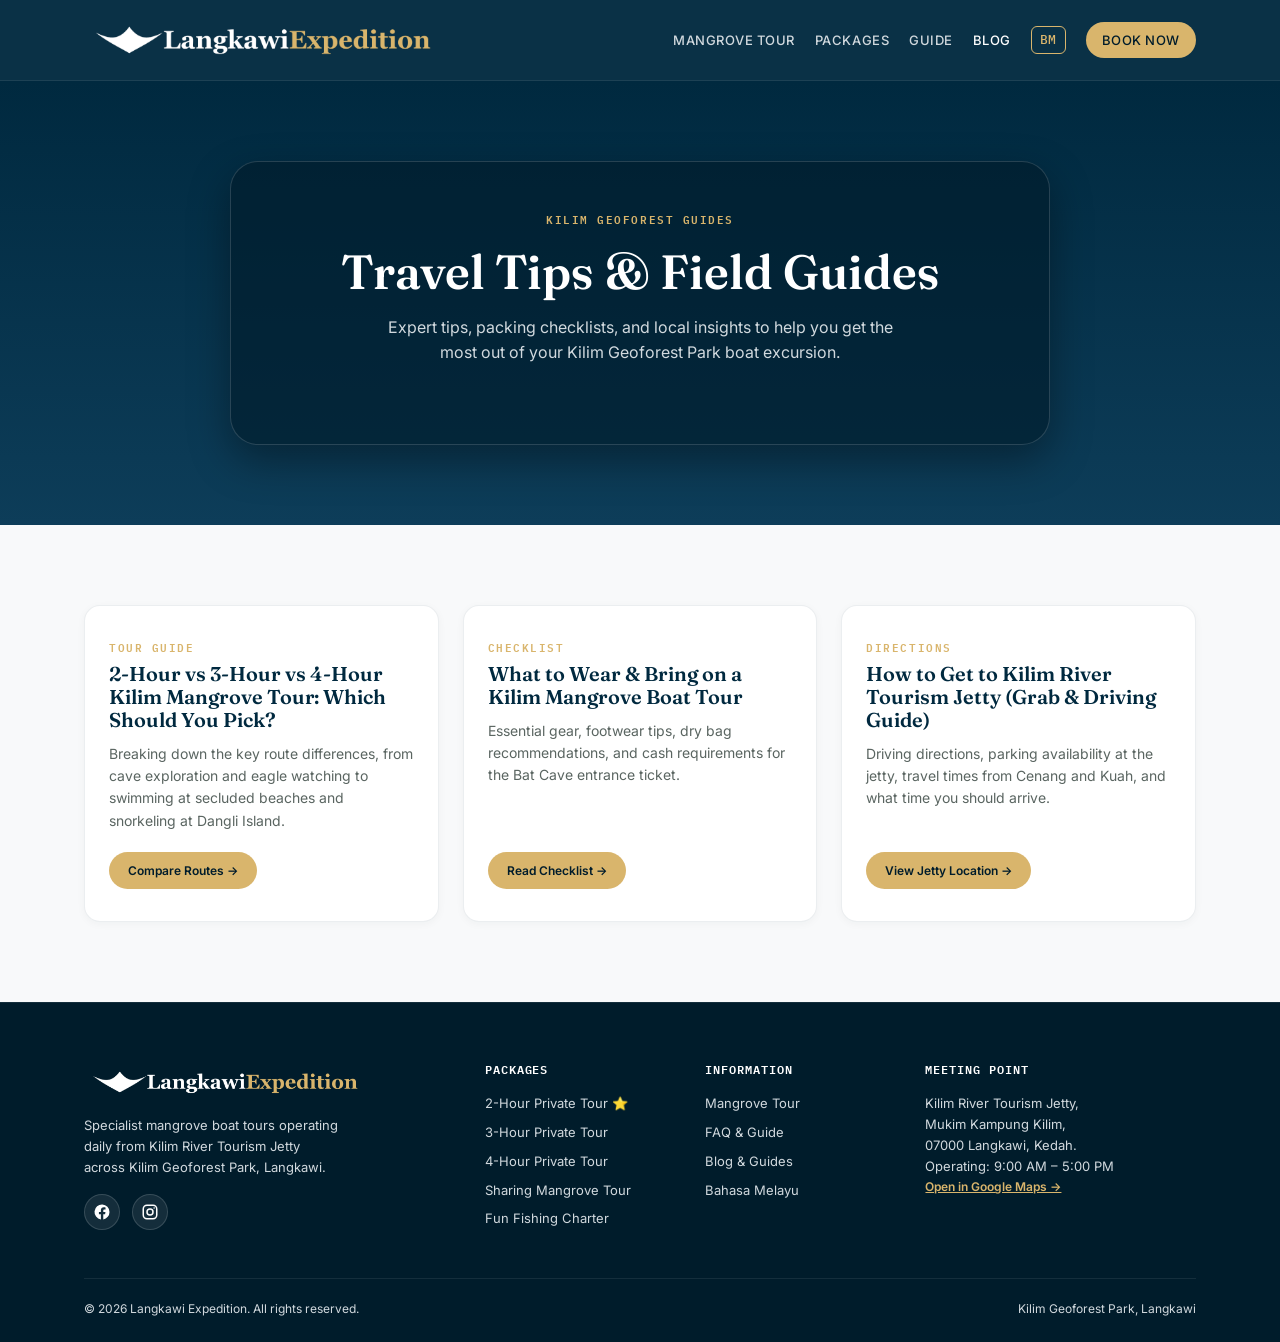
==== blog.html @ b832c6d9 "Fix base path for blog page" ====
<!DOCTYPE html>
<html lang="en">
<head>
  <base href="/">
  <meta charset="UTF-8">
  <meta name="viewport" content="width=device-width, initial-scale=1.0">

  <link rel="icon" type="image/png" href="/favicon.png?v=2">
  <link rel="shortcut icon" href="/favicon.png?v=2">
  <link rel="apple-touch-icon" href="/favicon.png?v=2">

  <title>Langkawi Travel Blog & Tour Guides | Langkawi Expedition</title>
  <meta name="description" content="Helpful travel guides, tips, and itineraries for visiting Kilim Geoforest Park and Langkawi mangrove boat tours.">
<link rel="canonical" href="https://www.langkawiexpedition.com/blog.html">

  <!-- Alternate Language Tags -->
  <link rel="alternate" hreflang="en" href="https://www.langkawiexpedition.com/blog.html">
  <link rel="alternate" hreflang="x-default" href="https://www.langkawiexpedition.com/blog.html">

  <meta property="og:type" content="website">
  <meta property="og:site_name" content="Langkawi Expedition">
  <meta property="og:title" content="Langkawi Travel Blog & Tour Guides">
  <meta property="og:description" content="Expert insights on Kilim Geoforest Park tours, wildlife, caves, and planning tips.">
  <meta property="og:url" content="https://www.langkawiexpedition.com/blog.html">

  <link rel="preconnect" href="https://fonts.googleapis.com">
  <link rel="preconnect" href="https://fonts.gstatic.com" crossorigin>
  <link href="https://fonts.googleapis.com/css2?family=Fraunces:ital,opsz,wght@0,9..144,600;1,9..144,600&family=IBM+Plex+Mono:wght@400;500;600&family=Inter:wght@400;500;600;700&display=swap" rel="stylesheet">
  <link rel="stylesheet" href="style.css">
</head>
<body id="top">

  <!-- Desktop Header -->
  <header class="site-header">
    <div class="wrap">
      <a href="/" class="logo-link">
        <img src="logo.png" alt="Langkawi Expedition Logo" class="site-logo" width="220" height="50">
      </a>
      
      <nav class="nav-links" aria-label="Main Navigation">
        <a href="/#mangrove-tour">MANGROVE TOUR</a>
        <a href="/#packages">PACKAGES</a>
        <a href="/#guide">GUIDE</a>
        <a href="blog.html" class="active">BLOG</a>
        <a href="bm.html" class="lang-switch">BM</a>
        <a href="#" class="nav-cta-btn wa-link" data-package="Direct Navigation Booking">BOOK NOW</a>
      </nav>

      <button class="nav-toggle" aria-label="Toggle navigation">☰</button>
    </div>
  </header>

  <main>
    <!-- HERO -->
    <section class="hero">
      <div class="wrap">
        <span class="eyebrow">Kilim Geoforest Guides</span>
        <h1>Travel Tips &amp; Field Guides</h1>
        <p>Expert tips, packing checklists, and local insights to help you get the most out of your Kilim Geoforest Park boat excursion.</p>
      </div>
    </section>

    <!-- BLOG POSTS GRID -->
    <section>
      <div class="wrap">
        <div class="why-grid" style="grid-template-columns: repeat(auto-fill, minmax(320px, 1fr));">
          
          <!-- Article Card 1 -->
          <article class="why-card" style="display: flex; flex-direction: column; justify-content: space-between;">
            <div>
              <span class="eyebrow" style="margin-bottom: 6px;">Tour Guide</span>
              <h2 style="font-size: 20px; margin-bottom: 12px; font-family: var(--font-display);">2-Hour vs 3-Hour vs 4-Hour Kilim Mangrove Tour: Which Should You Pick?</h2>
              <p style="font-size: 14px; color: var(--text-muted); line-height: 1.6; margin-bottom: 20px;">
                Breaking down the key route differences, from cave exploration and eagle watching to swimming at secluded beaches and snorkeling at Dangli Island.
              </p>
            </div>
            <a href="/#packages" class="btn btn-primary" style="align-self: flex-start; font-size: 12px; padding: 8px 18px;">Compare Routes →</a>
          </article>

          <!-- Article Card 2 -->
          <article class="why-card" style="display: flex; flex-direction: column; justify-content: space-between;">
            <div>
              <span class="eyebrow" style="margin-bottom: 6px;">Checklist</span>
              <h2 style="font-size: 20px; margin-bottom: 12px; font-family: var(--font-display);">What to Wear &amp; Bring on a Kilim Mangrove Boat Tour</h2>
              <p style="font-size: 14px; color: var(--text-muted); line-height: 1.6; margin-bottom: 20px;">
                Essential gear, footwear tips, dry bag recommendations, and cash requirements for the Bat Cave entrance ticket.
              </p>
            </div>
            <a href="/#guide" class="btn btn-primary" style="align-self: flex-start; font-size: 12px; padding: 8px 18px;">Read Checklist →</a>
          </article>

          <!-- Article Card 3 -->
          <article class="why-card" style="display: flex; flex-direction: column; justify-content: space-between;">
            <div>
              <span class="eyebrow" style="margin-bottom: 6px;">Directions</span>
              <h2 style="font-size: 20px; margin-bottom: 12px; font-family: var(--font-display);">How to Get to Kilim River Tourism Jetty (Grab &amp; Driving Guide)</h2>
              <p style="font-size: 14px; color: var(--text-muted); line-height: 1.6; margin-bottom: 20px;">
                Driving directions, parking availability at the jetty, travel times from Cenang and Kuah, and what time you should arrive.
              </p>
            </div>
            <a href="https://share.google/NGqfxPL3RGUM4oOZS" target="_blank" rel="noopener noreferrer" class="btn btn-primary" style="align-self: flex-start; font-size: 12px; padding: 8px 18px;">View Jetty Location →</a>
          </article>

        </div>
      </div>
    </section>
  </main>

  <!-- Sticky Mobile CTA -->
  <div class="mobile-sticky-bar">
    <a href="#" class="btn btn-whatsapp wa-link" data-package="Blog Sticky Bar Quick Booking" style="width: 100%;">
      CHECK AVAILABILITY ON WHATSAPP
    </a>
  </div>

  <!-- FOOTER -->
  <footer>
    <div class="wrap">
      <div class="footer-grid">
        <div class="footer-col">
          <img src="logo.png" alt="Langkawi Expedition" class="footer-logo" width="180" height="40" style="margin-bottom: 14px;">
          <p style="font-size: 13px; color: var(--text-inverse-muted); max-width: 32ch; line-height: 1.6; margin-bottom: 16px;">
            Specialist mangrove boat tours operating daily from Kilim River Tourism Jetty across Kilim Geoforest Park, Langkawi.
          </p>
          <div class="social-links">
            <a href="https://www.facebook.com/profile.php?id=61580825632310" target="_blank" rel="noopener noreferrer" aria-label="Facebook" class="social-icon">
              <svg width="18" height="18" viewBox="0 0 24 24" fill="currentColor"><path d="M22 12a10 10 0 1 0-11.5 9.9v-7H7.9V12h2.6V9.8c0-2.6 1.5-4 3.9-4 1.1 0 2.3.2 2.3.2v2.5h-1.3c-1.3 0-1.7.8-1.7 1.6V12h2.9l-.5 2.9h-2.4v7A10 10 0 0 0 22 12z"/></svg>
            </a>
            <a href="https://www.instagram.com/langkawiexpedition/?hl=en" target="_blank" rel="noopener noreferrer" aria-label="Instagram" class="social-icon">
              <svg width="18" height="18" viewBox="0 0 24 24" fill="none" stroke="currentColor" stroke-width="2"><rect x="3" y="3" width="18" height="18" rx="5"/><circle cx="12" cy="12" r="4"/><circle cx="17.5" cy="6.5" r="1" fill="currentColor" stroke="none"/></svg>
            </a>
          </div>
        </div>
        
        <div class="footer-col">
          <h4>Packages</h4>
          <ul>
            <li><a href="/#packages">2-Hour Private Tour ⭐</a></li>
            <li><a href="/#packages">3-Hour Private Tour</a></li>
            <li><a href="/#packages">4-Hour Private Tour</a></li>
            <li><a href="/#packages">Sharing Mangrove Tour</a></li>
            <li><a href="/#packages">Fun Fishing Charter</a></li>
          </ul>
        </div>

        <div class="footer-col">
          <h4>Information</h4>
          <ul>
            <li><a href="/#mangrove-tour">Mangrove Tour</a></li>
            <li><a href="/#guide">FAQ &amp; Guide</a></li>
            <li><a href="blog.html">Blog &amp; Guides</a></li>
            <li><a href="bm.html">Bahasa Melayu</a></li>
          </ul>
        </div>

        <div class="footer-col">
          <h4>Meeting Point</h4>
          <p style="font-size: 13px; color: var(--text-inverse-muted); line-height: 1.6;">
            Kilim River Tourism Jetty,<br>
            Mukim Kampung Kilim,<br>
            07000 Langkawi, Kedah.<br>
            Operating: 9:00 AM – 5:00 PM
          </p>
          <a href="https://share.google/NGqfxPL3RGUM4oOZS" target="_blank" rel="noopener noreferrer" style="color: var(--accent-gold); font-size: 12px; font-weight: 600; text-decoration: underline;">
            Open in Google Maps →
          </a>
        </div>
      </div>

      <div class="footer-bottom">
        <span>&copy; <span id="year">2026</span> Langkawi Expedition. All rights reserved.</span>
        <span>Kilim Geoforest Park, Langkawi</span>
      </div>
    </div>
  </footer>

  <script>
    const WHATSAPP_NUMBER = "60199739836";
  </script>
  <script src="script.js"></script>
</body>
</html>
---- style.css ----
/* ==========================================================================
   LANGKAWI EXPEDITION — V2 DESIGN SYSTEM
   Palette: Corporate #00293F | Warm Gold #d9b56c | WhatsApp #25D366
   ========================================================================== */

:root {
  --brand-navy: #00293F;
  --brand-navy-dark: #001c2b;
  --brand-navy-light: #0d3d59;
  
  --accent-gold: #d9b56c;
  --accent-gold-hover: #c49f55;
  --action-emerald: #25D366;
  --action-emerald-hover: #1eb857;

  --bg-base: #F8F9FA;
  --bg-surface: #FFFFFF;
  --bg-subtle: #F1F4F6;
  
  --text-main: #1A2421;
  --text-muted: #5A6561;
  --text-inverse: #FFFFFF;
  --text-inverse-muted: #D1D9DE;
  
  --border-light: rgba(0, 41, 63, 0.08);
  --border-medium: rgba(0, 41, 63, 0.15);

  --font-display: "Fraunces", Georgia, serif;
  --font-body: "Inter", -apple-system, BlinkMacSystemFont, "Segoe UI", Roboto, sans-serif;
  --font-mono: "IBM Plex Mono", Menlo, Consolas, monospace;

  --radius-sm: 6px;
  --radius-md: 10px;
  --radius-lg: 16px;
  --radius-full: 9999px;

  --shadow-sm: 0 2px 8px rgba(0, 41, 63, 0.04);
  --shadow-md: 0 8px 24px rgba(0, 41, 63, 0.08);
  --shadow-lg: 0 16px 36px rgba(0, 41, 63, 0.12);

  --max-w: 1160px;
}

/* Reset & Scaffolding */
*, *::before, *::after {
  box-sizing: border-box;
  margin: 0;
  padding: 0;
}

html {
  scroll-behavior: smooth;
}

body {
  font-family: var(--font-body);
  color: var(--text-main);
  background-color: var(--bg-base);
  line-height: 1.6;
  -webkit-font-smoothing: antialiased;
}

img {
  max-width: 100%;
  height: auto;
  display: block;
}

a {
  color: inherit;
  text-decoration: none;
}

.wrap {
  width: 100%;
  max-width: var(--max-w);
  margin: 0 auto;
  padding: 0 24px;
}

/* Typography Utility */
h1, h2, h3, h4 {
  font-family: var(--font-display);
  font-weight: 600;
  line-height: 1.15;
  color: var(--brand-navy);
}

.eyebrow {
  font-family: var(--font-mono);
  font-size: 11px;
  letter-spacing: 0.14em;
  text-transform: uppercase;
  color: var(--accent-gold);
  font-weight: 600;
  display: block;
  margin-bottom: 12px;
}

.section-head {
  margin-bottom: 40px;
}

.section-title {
  font-size: clamp(28px, 3.8vw, 42px);
  color: var(--brand-navy);
  margin-bottom: 12px;
}

.section-lede {
  font-size: 16px;
  color: var(--text-muted);
  max-width: 58ch;
}

/* Buttons */
.btn {
  display: inline-flex;
  align-items: center;
  justify-content: center;
  gap: 8px;
  font-family: var(--font-body);
  font-weight: 600;
  font-size: 14px;
  padding: 12px 24px;
  border-radius: var(--radius-full);
  transition: all 0.2s ease;
  cursor: pointer;
  border: 1px solid transparent;
}

.btn-primary {
  background-color: var(--accent-gold);
  color: var(--brand-navy-dark);
}

.btn-primary:hover {
  background-color: var(--accent-gold-hover);
  transform: translateY(-1px);
}

.btn-whatsapp {
  background-color: var(--action-emerald);
  color: #032d14;
}

.btn-whatsapp:hover {
  background-color: var(--action-emerald-hover);
  transform: translateY(-1px);
}

.btn-outline {
  background-color: transparent;
  border-color: rgba(255, 255, 255, 0.4);
  color: var(--text-inverse);
}

.btn-outline:hover {
  border-color: var(--text-inverse);
  background-color: rgba(255, 255, 255, 0.05);
}

/* Header */
.site-header {
  position: sticky;
  top: 0;
  z-index: 100;
  background: rgba(0, 41, 63, 0.96);
  backdrop-filter: blur(8px);
  border-bottom: 1px solid rgba(255, 255, 255, 0.08);
}

.site-header .wrap {
  display: flex;
  align-items: center;
  justify-content: space-between;
  height: 80px;
}

.brand-logo {
  font-family: var(--font-display);
  font-size: 20px;
  font-weight: 600;
  color: var(--text-inverse);
  letter-spacing: 0.02em;
}

.brand-logo span {
  color: var(--accent-gold);
}

.nav-links {
  display: flex;
  align-items: center;
  gap: 20px;
}

.nav-links a {
  font-size: 13px;
  font-weight: 500;
  letter-spacing: 0.04em;
  color: var(--text-inverse-muted);
  transition: color 0.15s;
  white-space: nowrap;
}

.nav-links a:hover,
.nav-links a.active {
  color: var(--text-inverse);
}

.nav-cta-btn {
  background-color: var(--accent-gold);
  color: var(--brand-navy-dark) !important;
  font-size: 12px;
  font-weight: 700;
  letter-spacing: 0.06em;
  padding: 8px 16px;
  border-radius: var(--radius-full);
  white-space: nowrap;
}

.nav-cta-btn:hover {
  background-color: var(--accent-gold-hover);
}

.nav-toggle {
  display: none;
  background: none;
  border: none;
  color: var(--text-inverse);
  font-size: 24px;
}

/* Hero Container */
.hero {
  background: linear-gradient(180deg, var(--brand-navy) 0%, var(--brand-navy-light) 100%);
  color: var(--text-inverse);
  padding: 80px 20px;
  display: flex;
  justify-content: center;
  align-items: center;
}

/* Curved Box Mengelilingi Kandungan */
.hero .wrap {
  width: 100%;
  max-width: 820px;
  margin: 0 auto;
  padding: 48px 36px;
  
  /* Bentuk Box Melengkung & Kesan Kedalaman */
  background: rgba(0, 28, 43, 0.65);
  border: 1px solid rgba(255, 255, 255, 0.15);
  border-radius: 28px;
  box-shadow: 0 16px 40px rgba(0, 0, 0, 0.35);

  /* Center dan Vertikal */
  display: flex;
  flex-direction: column;
  align-items: center;
  text-align: center;
}

.hero .eyebrow {
  margin-bottom: 16px;
}

.hero h1 {
  font-size: clamp(30px, 4.5vw, 48px);
  color: var(--text-inverse);
  max-width: 22ch;
  margin: 0 auto 16px;
}

.hero p {
  font-size: 16px;
  color: var(--text-inverse-muted);
  max-width: 52ch;
  margin: 0 auto 30px;
}

.hero-actions {
  display: flex;
  gap: 14px;
  justify-content: center;
  flex-wrap: wrap;
  width: 100%;
}

/* Stats Horizontal di Bawah */
.hero-stats {
  margin: 36px auto 0;
  display: flex;
  flex-direction: row;
  justify-content: space-around;
  align-items: center;
  gap: 20px;
  border-top: 1px solid rgba(255, 255, 255, 0.12);
  padding-top: 24px;
  width: 100%;
  max-width: 560px;
}

.hero-stats div {
  display: flex;
  flex-direction: column;
  align-items: center;
  text-align: center;
}

.hero-stats strong {
  display: block;
  font-family: var(--font-mono);
  font-size: 24px;
  color: var(--accent-gold);
}

.hero-stats span {
  font-size: 12px;
  color: var(--text-inverse-muted);
}

/* Penyesuaian Skrin Mobile */
@media (max-width: 640px) {
  .hero {
    padding: 40px 14px;
  }

  .hero .wrap {
    padding: 32px 18px;
    border-radius: 20px;
  }

  .hero-stats {
    gap: 12px;
  }

  .hero-stats strong {
    font-size: 18px;
  }

  .hero-stats span {
    font-size: 11px;
  }
}

/* Sections General */
section {
  padding: 80px 0;
}

/* Value Props */
.why-grid {
  display: grid;
  grid-template-columns: repeat(3, 1fr);
  gap: 24px;
}

.why-card {
  background: var(--bg-surface);
  border: 1px solid var(--border-light);
  border-radius: var(--radius-lg);
  padding: 32px 24px;
  box-shadow: var(--shadow-sm);
}

.why-card h3 {
  font-size: 18px;
  margin-bottom: 10px;
}

.why-card p {
  font-size: 14px;
  color: var(--text-muted);
}

/* Category Tab Headers */
.category-anchor-head {
  display: flex;
  align-items: center;
  justify-content: space-between;
  margin-top: 48px;
  margin-bottom: 20px;
  padding-bottom: 10px;
  border-bottom: 2px solid var(--brand-navy);
}

.category-anchor-head h2 {
  font-size: 20px;
  letter-spacing: 0.04em;
}

/* Horizontal Package Cards */
.package-list {
  display: flex;
  flex-direction: column;
  gap: 20px;
}

.pkg-card {
  background: var(--bg-surface);
  border: 1px solid var(--border-light);
  border-radius: var(--radius-lg);
  box-shadow: var(--shadow-sm);
  display: grid;
  grid-template-columns: 1.1fr 1.3fr 0.8fr;
  position: relative;
  overflow: hidden;
  transition: box-shadow 0.2s;
}

.pkg-card:hover {
  box-shadow: var(--shadow-md);
}

.pkg-card::before {
  content: "";
  position: absolute;
  left: 0;
  top: 0;
  bottom: 0;
  width: 5px;
  background-color: var(--brand-navy);
}

.pkg-card.is-popular {
  border: 2px solid var(--accent-gold);
}

.pkg-card.is-popular::before {
  background-color: var(--accent-gold);
}

.popular-badge {
  position: absolute;
  top: 14px;
  right: 14px;
  background-color: var(--accent-gold);
  color: var(--brand-navy-dark);
  font-family: var(--font-mono);
  font-size: 11px;
  font-weight: 700;
  padding: 4px 10px;
  border-radius: var(--radius-full);
}

.pkg-main {
  padding: 28px;
  display: flex;
  flex-direction: column;
}

.pkg-main h3 {
  font-size: 22px;
  margin-bottom: 8px;
}

.pkg-main p {
  font-size: 14px;
  color: var(--text-muted);
  margin-bottom: 16px;
}

.pkg-specs {
  font-family: var(--font-mono);
  font-size: 12px;
  color: var(--brand-navy);
  margin-top: auto;
  background: var(--bg-subtle);
  padding: 8px 12px;
  border-radius: var(--radius-sm);
}

.pkg-details {
  padding: 28px 24px;
  background: #FCFDFE;
  border-left: 1px solid var(--border-light);
  border-right: 1px solid var(--border-light);
  font-size: 13px;
}

.price-matrix {
  margin-bottom: 16px;
}

.price-row {
  display: flex;
  justify-content: space-between;
  padding: 5px 0;
  border-bottom: 1px dashed var(--border-medium);
  font-family: var(--font-mono);
}

.price-row strong {
  color: var(--brand-navy);
}

.detail-block {
  margin-bottom: 8px;
  line-height: 1.5;
}

.detail-block strong {
  color: var(--brand-navy);
}

.pkg-action {
  padding: 28px;
  display: flex;
  flex-direction: column;
  align-items: flex-end;
  justify-content: center;
  text-align: right;
  background: var(--bg-surface);
}

.price-display {
  margin-bottom: 18px;
}

.price-display span {
  font-size: 12px;
  color: var(--text-muted);
  display: block;
}

.price-display strong {
  font-family: var(--font-mono);
  font-size: 30px;
  color: var(--brand-navy);
  line-height: 1;
}

.pkg-action .btn {
  width: 100%;
}

/* Route Itinerary Nodes */
.route-trail {
  display: flex;
  flex-wrap: wrap;
  align-items: center;
  gap: 6px;
  margin-top: 6px;
  font-size: 12px;
}

.route-stop {
  background: var(--bg-subtle);
  padding: 3px 8px;
  border-radius: var(--radius-sm);
  color: var(--brand-navy);
  font-weight: 500;
}

.route-arrow {
  color: var(--accent-gold);
  font-weight: 700;
}

/* Comparison Table */
.comparison-wrapper {
  background: var(--bg-surface);
  border: 1px solid var(--border-light);
  border-radius: var(--radius-lg);
  overflow-x: auto;
  box-shadow: var(--shadow-sm);
}

.comp-table {
  width: 100%;
  border-collapse: collapse;
  text-align: left;
  font-size: 14px;
}

.comp-table th, .comp-table td {
  padding: 16px 20px;
  border-bottom: 1px solid var(--border-light);
}

.comp-table th {
  background-color: var(--brand-navy);
  color: var(--text-inverse);
  font-family: var(--font-mono);
  font-size: 12px;
  font-weight: 600;
  letter-spacing: 0.05em;
  text-transform: uppercase;
}

.comp-table tr:hover td {
  background-color: var(--bg-subtle);
}

/* Lunch Add-On Section */
.lunch-grid {
  display: grid;
  grid-template-columns: 1fr 1fr;
  gap: 28px;
  align-items: stretch;
}

.lunch-card {
  background: var(--bg-surface);
  border: 1px solid var(--border-medium);
  border-radius: var(--radius-lg);
  padding: 32px 28px;
  display: flex;
  flex-direction: column;
  position: relative;
  box-shadow: var(--shadow-sm);
  transition: transform 0.2s ease, box-shadow 0.2s ease;
}

.lunch-card:hover {
  transform: translateY(-3px);
  box-shadow: var(--shadow-md);
}

/* Menonjolkan Set B Seafood */
.lunch-card.is-premium {
  border: 2px solid var(--accent-gold);
  background: linear-gradient(180deg, #FFFFFF 0%, #FAF7F0 100%);
}

.lunch-card.is-premium::before {
  content: "⭐ RECOMMENDED";
  position: absolute;
  top: -12px;
  left: 24px;
  background: var(--accent-gold);
  color: var(--brand-navy-dark);
  font-family: var(--font-mono);
  font-size: 10px;
  font-weight: 700;
  letter-spacing: 0.08em;
  padding: 4px 12px;
  border-radius: var(--radius-full);
}

.lunch-head {
  display: flex;
  justify-content: space-between;
  align-items: center;
  padding-bottom: 18px;
  border-bottom: 1px solid var(--border-light);
  margin-bottom: 20px;
}

.lunch-head strong {
  font-family: var(--font-display);
  font-size: 18px;
  font-weight: 700;
  color: var(--brand-navy);
  letter-spacing: 0.02em;
}

.lunch-price-tag {
  background: var(--bg-subtle);
  color: var(--brand-navy);
  font-family: var(--font-mono);
  font-weight: 700;
  font-size: 13px;
  padding: 6px 12px;
  border-radius: var(--radius-full);
  border: 1px solid var(--border-medium);
}

.lunch-card.is-premium .lunch-price-tag {
  background: var(--brand-navy);
  color: var(--accent-gold);
  border-color: transparent;
}

.lunch-items {
  list-style: none;
  display: grid;
  grid-template-columns: 1fr 1fr;
  gap: 12px 16px;
  font-size: 14px;
  color: var(--text-main);
}

.lunch-items li {
  display: flex;
  align-items: center;
  gap: 8px;
  line-height: 1.4;
}

.lunch-items li::before {
  content: "✓";
  display: inline-flex;
  align-items: center;
  justify-content: center;
  width: 18px;
  height: 18px;
  border-radius: 50%;
  background: rgba(217, 181, 108, 0.2);
  color: var(--accent-gold-hover);
  font-size: 11px;
  font-weight: 800;
  flex-shrink: 0;
}

.lunch-card.is-premium .lunch-items li::before {
  background: rgba(0, 41, 63, 0.1);
  color: var(--brand-navy);
}

@media (max-width: 640px) {
  .lunch-items {
    grid-template-columns: 1fr;
  }
}

/* FAQ Accordion */
.faq-grid {
  max-width: 800px;
  display: flex;
  flex-direction: column;
  gap: 12px;
}

.faq-item {
  background: var(--bg-surface);
  border: 1px solid var(--border-light);
  border-radius: var(--radius-md);
  padding: 16px 20px;
}

.faq-item summary {
  font-weight: 600;
  color: var(--brand-navy);
  cursor: pointer;
  list-style: none;
  display: flex;
  justify-content: space-between;
  align-items: center;
}

.faq-item summary::-webkit-details-marker { display: none; }

.faq-item summary::after {
  content: "+";
  color: var(--accent-gold);
  font-size: 20px;
  font-weight: 600;
}

.faq-item[open] summary::after {
  content: "−";
}

.faq-body {
  margin-top: 12px;
  font-size: 14px;
  color: var(--text-muted);
}

/* Footer */
footer {
  background: var(--brand-navy-dark);
  color: var(--text-inverse-muted);
  padding: 60px 0 24px;
  font-size: 13px;
  border-top: 1px solid rgba(255, 255, 255, 0.08);
}

.footer-grid {
  display: grid;
  grid-template-columns: 2fr 1fr 1fr 1.5fr;
  gap: 40px;
  margin-bottom: 48px;
}

.footer-col h4 {
  color: var(--text-inverse);
  font-family: var(--font-mono);
  font-size: 12px;
  text-transform: uppercase;
  letter-spacing: 0.08em;
  margin-bottom: 16px;
}

.footer-col ul {
  list-style: none;
  display: flex;
  flex-direction: column;
  gap: 8px;
}

.footer-col a:hover {
  color: var(--text-inverse);
}

.footer-bottom {
  border-top: 1px solid rgba(255, 255, 255, 0.08);
  padding-top: 20px;
  display: flex;
  justify-content: space-between;
  font-size: 12px;
}

/* Sticky Mobile WhatsApp Bar */
.mobile-sticky-bar {
  display: none;
  position: fixed;
  bottom: 0;
  left: 0;
  right: 0;
  background: var(--bg-surface);
  border-top: 1px solid var(--border-medium);
  padding: 12px 20px;
  z-index: 999;
  box-shadow: 0 -4px 12px rgba(0, 0, 0, 0.08);
}

/* Responsive Adaptations */
@media (max-width: 960px) {
  .nav-links { display: none; }
  .nav-toggle { display: block; }
  
  .pkg-card {
    grid-template-columns: 1fr;
  }
  
  .pkg-details {
    border-left: none;
    border-right: none;
    border-top: 1px solid var(--border-light);
    border-bottom: 1px solid var(--border-light);
  }
  
  .pkg-action {
    align-items: flex-start;
    text-align: left;
  }

  .why-grid, .lunch-grid, .footer-grid {
    grid-template-columns: 1fr;
  }

  .mobile-sticky-bar {
    display: block;
  }
}

/* ==========================================================================
   Logo & Social Icons Styling
   ========================================================================== */

.logo-link {
  display: flex;
  align-items: center;
}

.site-logo {
  height: 48px;
  width: auto;
  object-fit: contain;
}

.footer-logo {
  height: 38px;
  width: auto;
  object-fit: contain;
}

.lang-switch {
  font-family: var(--font-mono);
  font-size: 11px;
  padding: 3px 8px;
  border: 1px solid var(--accent-gold);
  border-radius: var(--radius-sm);
  color: var(--accent-gold) !important;
  transition: all 0.2s;
  display: inline-flex;
  align-items: center;
}

.lang-switch:hover {
  background: var(--accent-gold);
  color: var(--brand-navy-dark) !important;
}

/* Social Icon Badges */
.social-links {
  display: flex;
  align-items: center;
  gap: 12px;
  margin-top: 8px;
}

.social-icon {
  width: 36px;
  height: 36px;
  border-radius: 50%;
  background: rgba(255, 255, 255, 0.08);
  border: 1px solid rgba(255, 255, 255, 0.15);
  color: var(--text-inverse);
  display: flex;
  align-items: center;
  justify-content: center;
  transition: all 0.2s ease;
}

.social-icon:hover {
  background: var(--accent-gold);
  border-color: var(--accent-gold);
  color: var(--brand-navy-dark);
  transform: translateY(-2px);
}

@media (max-width: 860px) {
  .site-logo {
    height: 38px;
  }
}

/* ==========================================================================
   CAROUSEL / PHOTO SLIDER
   ========================================================================== */
.gallery-slider-section {
  padding: 40px 0 60px;
  background-color: var(--bg-base);
}

.carousel-container {
  position: relative;
  max-width: 960px;
  margin: 0 auto;
  overflow: hidden;
  border-radius: 24px;
  box-shadow: var(--shadow-lg);
  background-color: #000;
}

.carousel-track {
  display: flex;
  transition: transform 0.4s ease-in-out;
  width: 100%;
}

.carousel-slide {
  min-width: 100%;
  aspect-ratio: 16 / 9;
  position: relative;
}

.carousel-slide img {
  width: 100%;
  height: 100%;
  object-fit: cover;
  display: block;
}

/* Navigasi Kiri & Kanan */
.carousel-btn {
  position: absolute;
  top: 50%;
  transform: translateY(-50%);
  background: rgba(0, 41, 63, 0.4);
  color: #fff;
  border: none;
  font-size: 32px;
  width: 44px;
  height: 44px;
  border-radius: 50%;
  cursor: pointer;
  display: flex;
  align-items: center;
  justify-content: center;
  transition: all 0.2s;
  z-index: 10;
  backdrop-filter: blur(4px);
  user-select: none;
}

.carousel-btn:hover {
  background: var(--brand-navy);
  color: var(--accent-gold);
}

.prev-btn { left: 16px; }
.next-btn { right: 16px; }

/* Titik / Dots */
.carousel-dots {
  position: absolute;
  bottom: 16px;
  left: 50%;
  transform: translateX(-50%);
  display: flex;
  gap: 8px;
  z-index: 10;
  background: rgba(0, 0, 0, 0.35);
  padding: 6px 12px;
  border-radius: var(--radius-full);
  backdrop-filter: blur(4px);
}

.dot {
  width: 8px;
  height: 8px;
  border-radius: 50%;
  background: rgba(255, 255, 255, 0.5);
  cursor: pointer;
  transition: all 0.2s ease;
}

.dot.active {
  background: var(--accent-gold);
  transform: scale(1.3);
}

@media (max-width: 768px) {
  .carousel-container {
    border-radius: 16px;
  }
  .carousel-slide {
    aspect-ratio: 4 / 3;
  }
  .carousel-btn {
    width: 36px;
    height: 36px;
    font-size: 24px;
  }
.hero-actions {
    flex-direction: column;
    align-items: center;
  }

  .hero-actions .btn {
    width: 100%;
    max-width: 320px;
  }
}
@media (max-width: 960px) {
  .nav-links.is-open {
    display: flex !important;
    flex-direction: column;
    position: absolute;
    top: 80px;
    left: 0;
    right: 0;
    background: #00293F;
    padding: 24px;
    gap: 18px;
  }
}
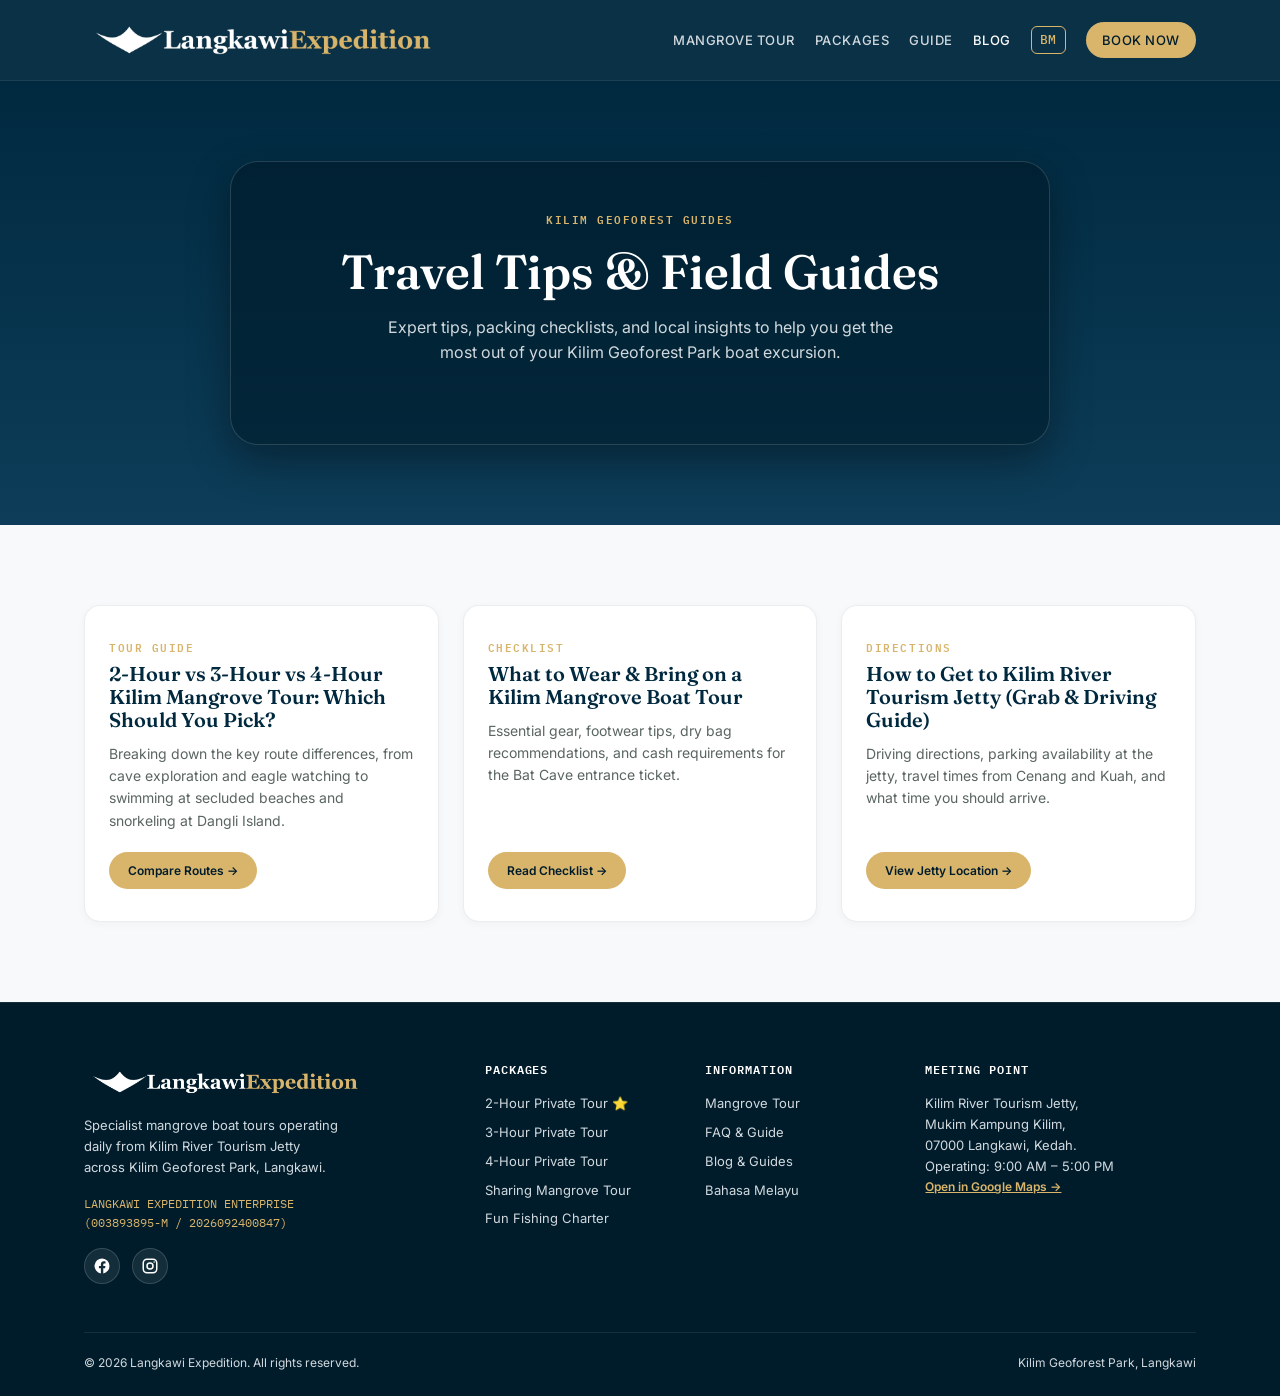
==== commit 70ceb8bf: "Update SSM business registration details in footer and schema" ====
--- a/blog.html
+++ b/blog.html
@@ -122,6 +122,10 @@
           <p style="font-size: 13px; color: var(--text-inverse-muted); max-width: 32ch; line-height: 1.6; margin-bottom: 16px;">
             Specialist mangrove boat tours operating daily from Kilim River Tourism Jetty across Kilim Geoforest Park, Langkawi.
           </p>
+<p style="font-size: 12px; color: var(--accent-gold); font-family: var(--font-mono); margin-bottom: 16px;">
+    LANGKAWI EXPEDITION ENTERPRISE<br>
+    (003893895-M / 2026092400847)
+  </p>
           <div class="social-links">
             <a href="https://www.facebook.com/profile.php?id=61580825632310" target="_blank" rel="noopener noreferrer" aria-label="Facebook" class="social-icon">
               <svg width="18" height="18" viewBox="0 0 24 24" fill="currentColor"><path d="M22 12a10 10 0 1 0-11.5 9.9v-7H7.9V12h2.6V9.8c0-2.6 1.5-4 3.9-4 1.1 0 2.3.2 2.3.2v2.5h-1.3c-1.3 0-1.7.8-1.7 1.6V12h2.9l-.5 2.9h-2.4v7A10 10 0 0 0 22 12z"/></svg>
--- a/style.css
+++ b/style.css
@@ -839,9 +839,9 @@
     text-align: left;
   }
 
-  .why-grid, .lunch-grid, .footer-grid {
-    grid-template-columns: 1fr;
-  }
+.lunch-grid, .footer-grid {
+  grid-template-columns: 1fr;
+}
 
   .mobile-sticky-bar {
     display: block;
@@ -1050,4 +1050,13 @@
     padding: 24px;
     gap: 18px;
   }
+}
+@media (max-width: 480px) {
+  .why-card {
+    padding: 20px 16px;
+  }
+  .why-grid {
+    grid-template-columns: 1fr;
+    gap: 14px;
+  }
 }
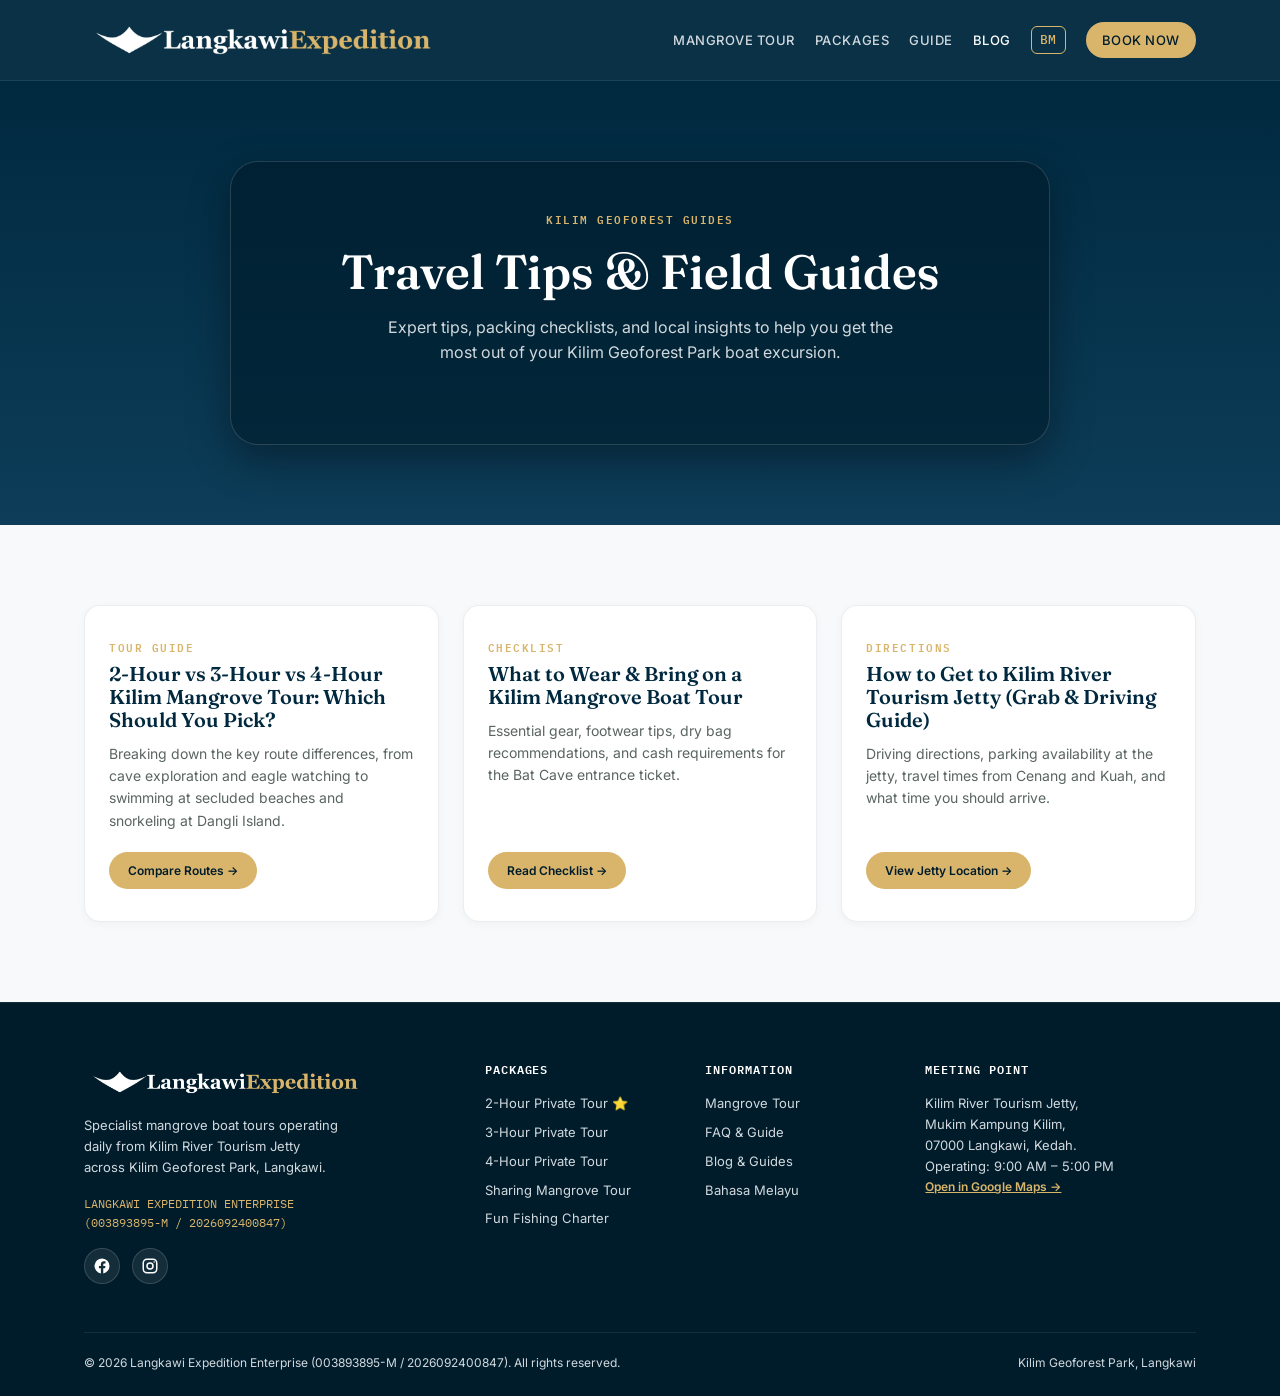
==== commit 82909739: "Fix clean URLs, sync canonical tags, and update routing logic" ====
--- a/blog.html
+++ b/blog.html
@@ -11,17 +11,17 @@
 
   <title>Langkawi Travel Blog & Tour Guides | Langkawi Expedition</title>
   <meta name="description" content="Helpful travel guides, tips, and itineraries for visiting Kilim Geoforest Park and Langkawi mangrove boat tours.">
-<link rel="canonical" href="https://www.langkawiexpedition.com/blog.html">
+<link rel="canonical" href="https://www.langkawiexpedition.com/blog">
 
   <!-- Alternate Language Tags -->
-  <link rel="alternate" hreflang="en" href="https://www.langkawiexpedition.com/blog.html">
-  <link rel="alternate" hreflang="x-default" href="https://www.langkawiexpedition.com/blog.html">
+  <link rel="alternate" hreflang="en" href="https://www.langkawiexpedition.com/blog">
+  <link rel="alternate" hreflang="x-default" href="https://www.langkawiexpedition.com/blog">
 
   <meta property="og:type" content="website">
   <meta property="og:site_name" content="Langkawi Expedition">
   <meta property="og:title" content="Langkawi Travel Blog & Tour Guides">
   <meta property="og:description" content="Expert insights on Kilim Geoforest Park tours, wildlife, caves, and planning tips.">
-  <meta property="og:url" content="https://www.langkawiexpedition.com/blog.html">
+  <meta property="og:url" content="https://www.langkawiexpedition.com/blog">
 
   <link rel="preconnect" href="https://fonts.googleapis.com">
   <link rel="preconnect" href="https://fonts.gstatic.com" crossorigin>
@@ -41,8 +41,8 @@
         <a href="/#mangrove-tour">MANGROVE TOUR</a>
         <a href="/#packages">PACKAGES</a>
         <a href="/#guide">GUIDE</a>
-        <a href="blog.html" class="active">BLOG</a>
-        <a href="bm.html" class="lang-switch">BM</a>
+        <a href="/blog" class="active">BLOG</a>
+        <a href="/bm" class="lang-switch">BM</a>
         <a href="#" class="nav-cta-btn wa-link" data-package="Direct Navigation Booking">BOOK NOW</a>
       </nav>
 
@@ -152,8 +152,8 @@
           <ul>
             <li><a href="/#mangrove-tour">Mangrove Tour</a></li>
             <li><a href="/#guide">FAQ &amp; Guide</a></li>
-            <li><a href="blog.html">Blog &amp; Guides</a></li>
-            <li><a href="bm.html">Bahasa Melayu</a></li>
+            <li><a href="/blog">Blog &amp; Guides</a></li>
+            <li><a href="/bm">Bahasa Melayu</a></li>
           </ul>
         </div>
 
@@ -172,7 +172,7 @@
       </div>
 
       <div class="footer-bottom">
-        <span>&copy; <span id="year">2026</span> Langkawi Expedition. All rights reserved.</span>
+        <span>&copy; <span id="year">2026</span> Langkawi Expedition Enterprise (003893895-M / 2026092400847). All rights reserved.</span>
         <span>Kilim Geoforest Park, Langkawi</span>
       </div>
     </div>
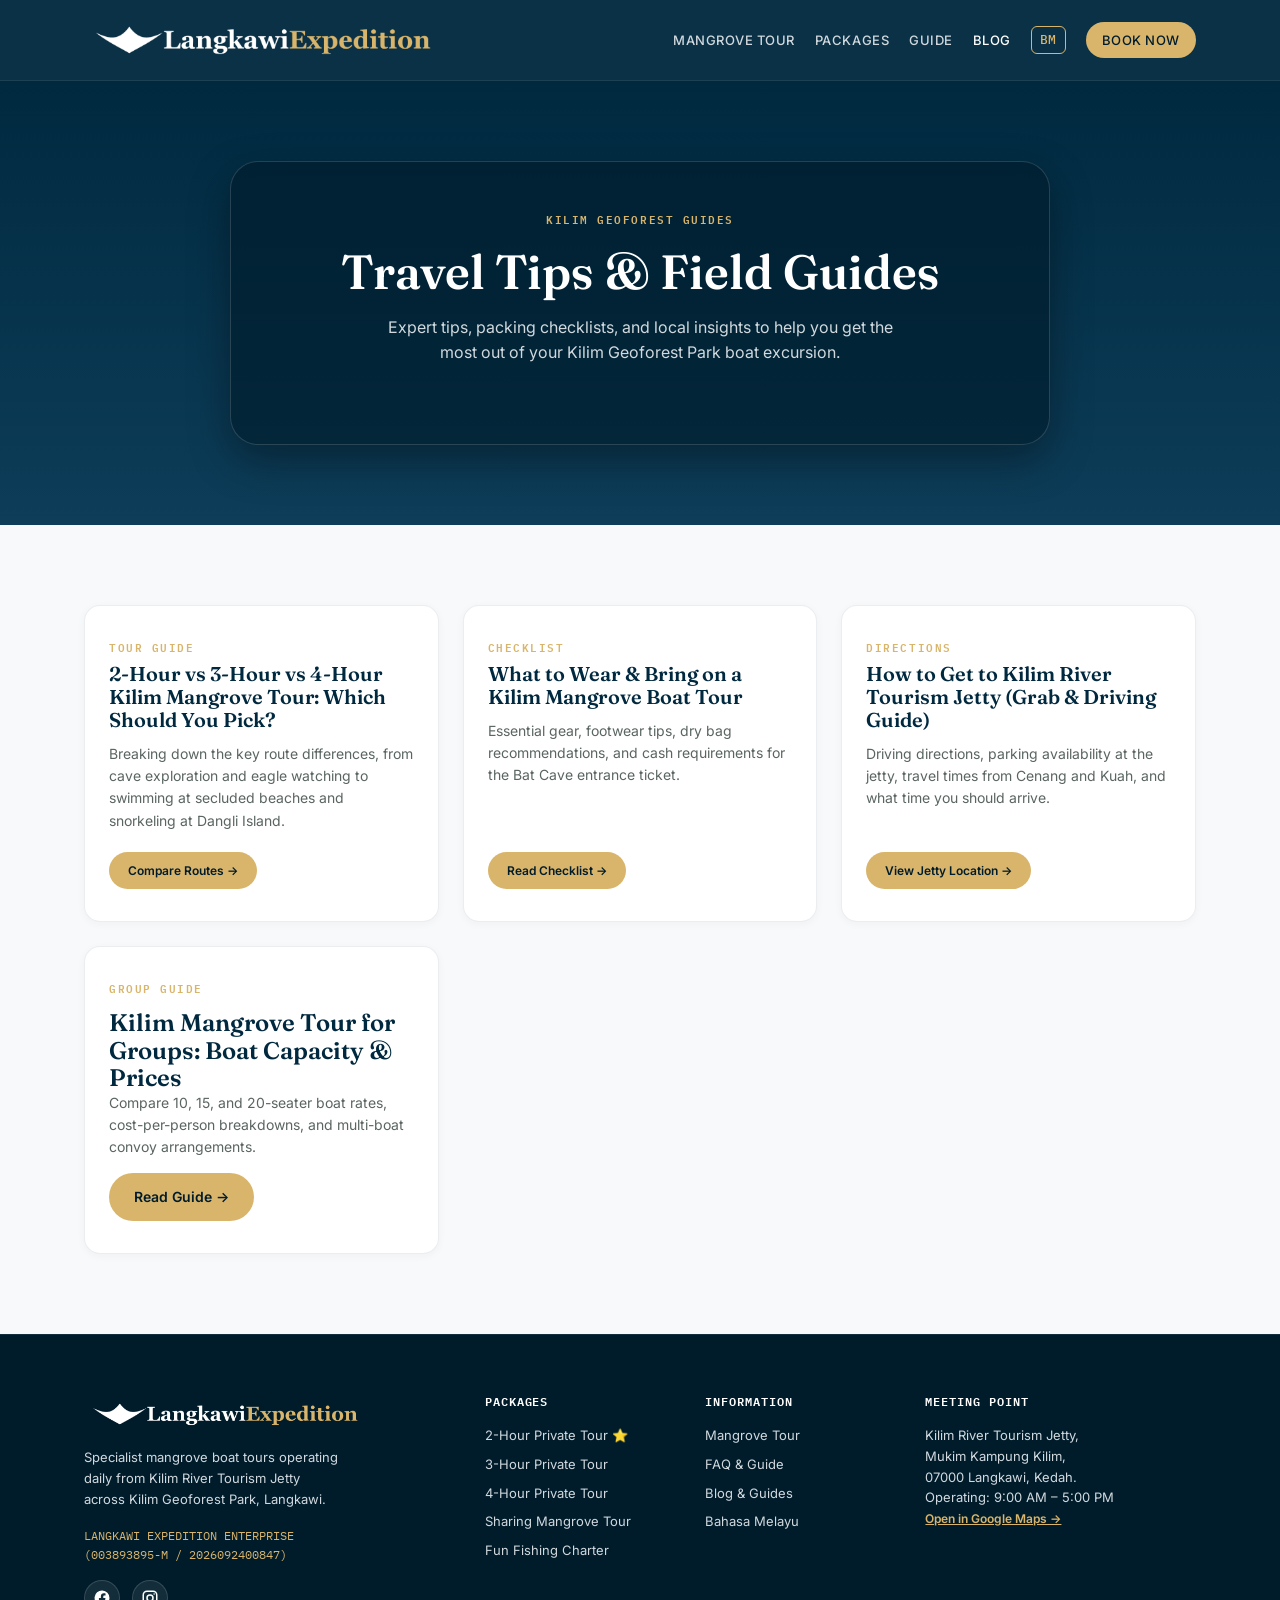
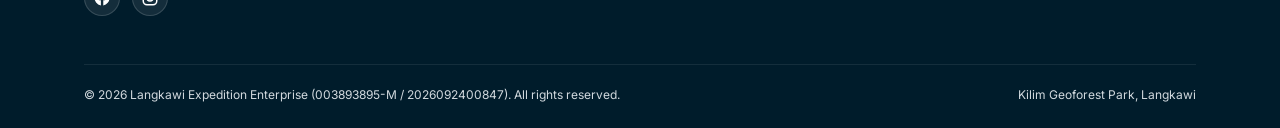
==== commit 07e27efe: "Publish group mangrove tour guide blog" ====
--- a/blog.html
+++ b/blog.html
@@ -101,6 +101,15 @@
             <a href="https://share.google/NGqfxPL3RGUM4oOZS" target="_blank" rel="noopener noreferrer" class="btn btn-primary" style="align-self: flex-start; font-size: 12px; padding: 8px 18px;">View Jetty Location →</a>
           </article>
 
+<article class="why-card">
+  <div>
+    <span class="eyebrow">Group Guide</span>
+    <h2>Kilim Mangrove Tour for Groups: Boat Capacity & Prices</h2>
+    <p>Compare 10, 15, and 20-seater boat rates, cost-per-person breakdowns, and multi-boat convoy arrangements.</p>
+  </div>
+  <a href="/blog/kilim-mangrove-tour-group-guide" class="btn btn-primary" style="margin-top: 14px;">Read Guide →</a>
+</article>
+
         </div>
       </div>
     </section>
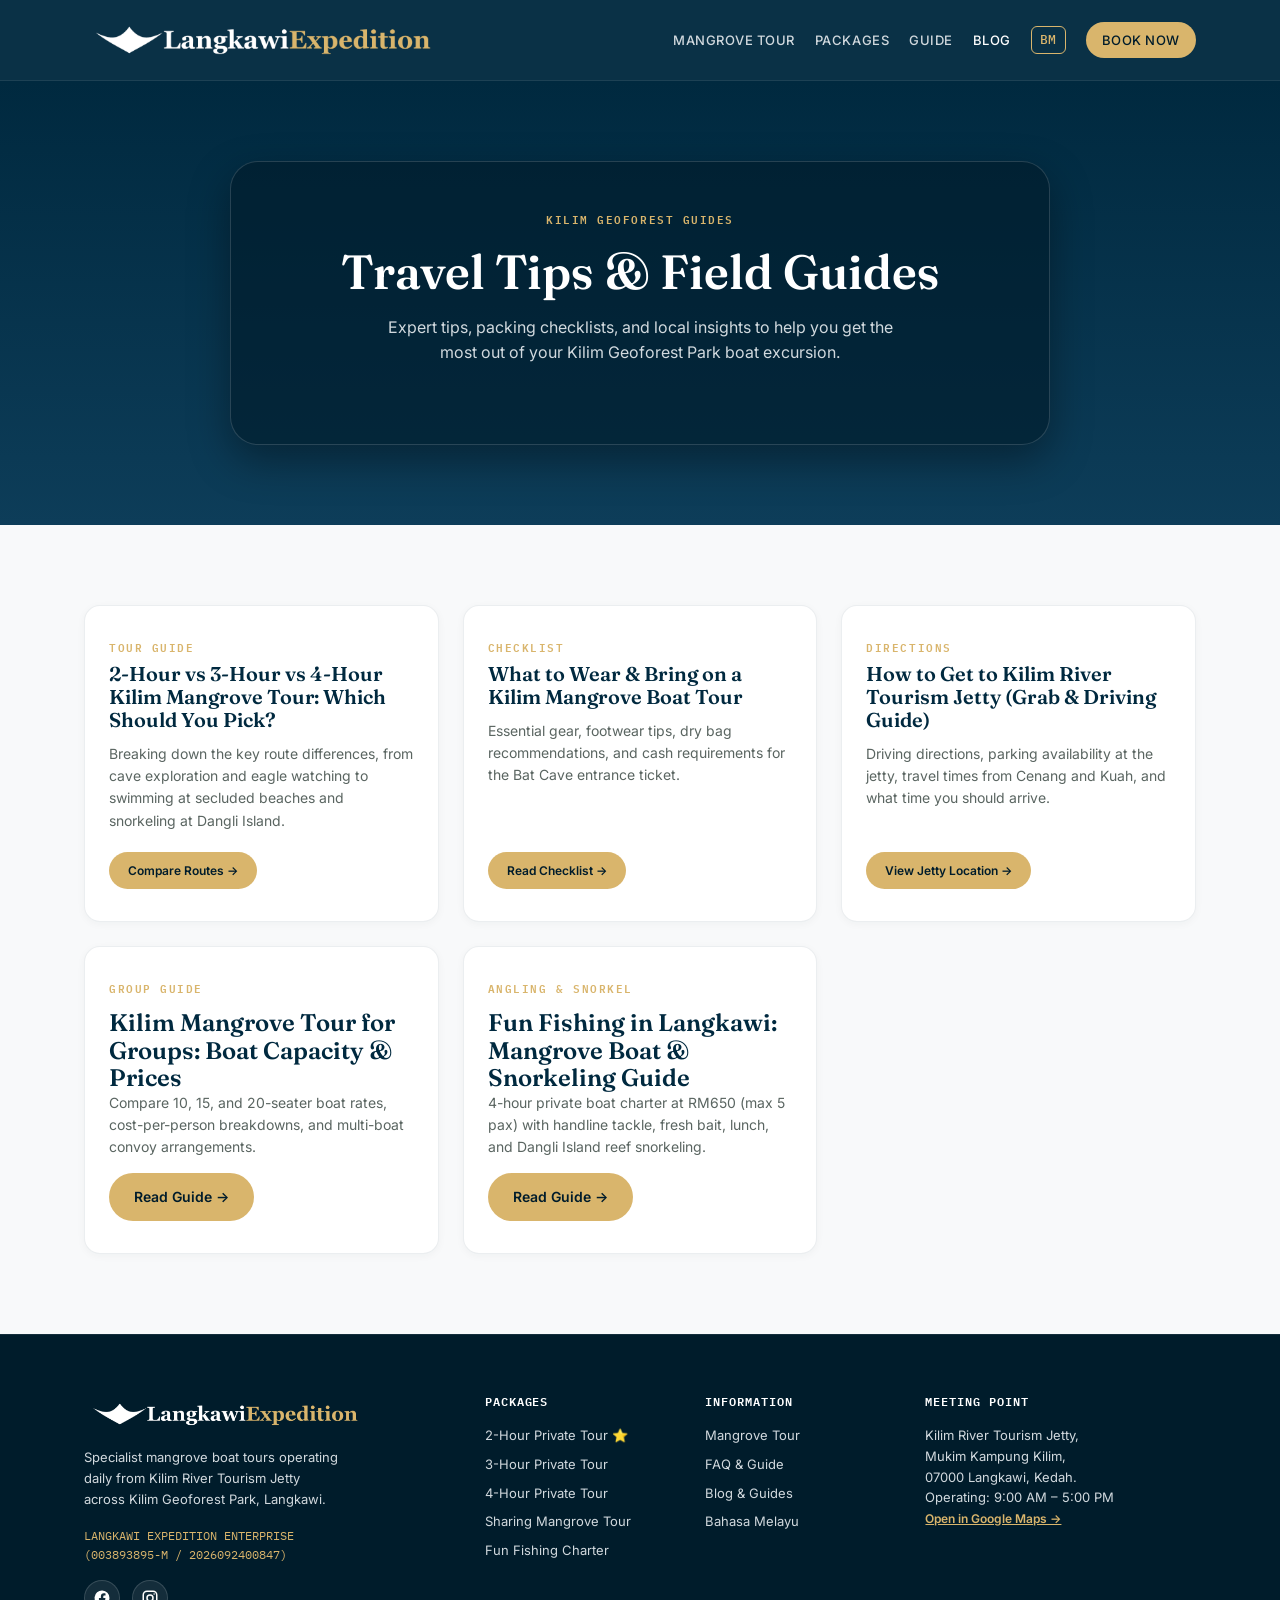
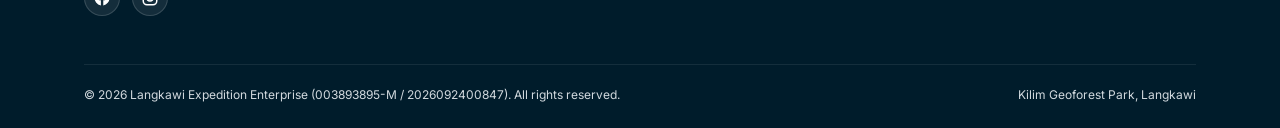
==== commit c8040d5c: "Add fun fishing guide to blog directory and sitemap" ====
--- a/blog.html
+++ b/blog.html
@@ -110,6 +110,15 @@
   <a href="/blog/kilim-mangrove-tour-group-guide" class="btn btn-primary" style="margin-top: 14px;">Read Guide →</a>
 </article>
 
+<article class="why-card">
+  <div>
+    <span class="eyebrow">Angling &amp; Snorkel</span>
+    <h2>Fun Fishing in Langkawi: Mangrove Boat &amp; Snorkeling Guide</h2>
+    <p>4-hour private boat charter at RM650 (max 5 pax) with handline tackle, fresh bait, lunch, and Dangli Island reef snorkeling.</p>
+  </div>
+  <a href="/blog/fun-fishing-langkawi-mangrove-guide" class="btn btn-primary" style="margin-top: 14px;">Read Guide →</a>
+</article>
+
         </div>
       </div>
     </section>
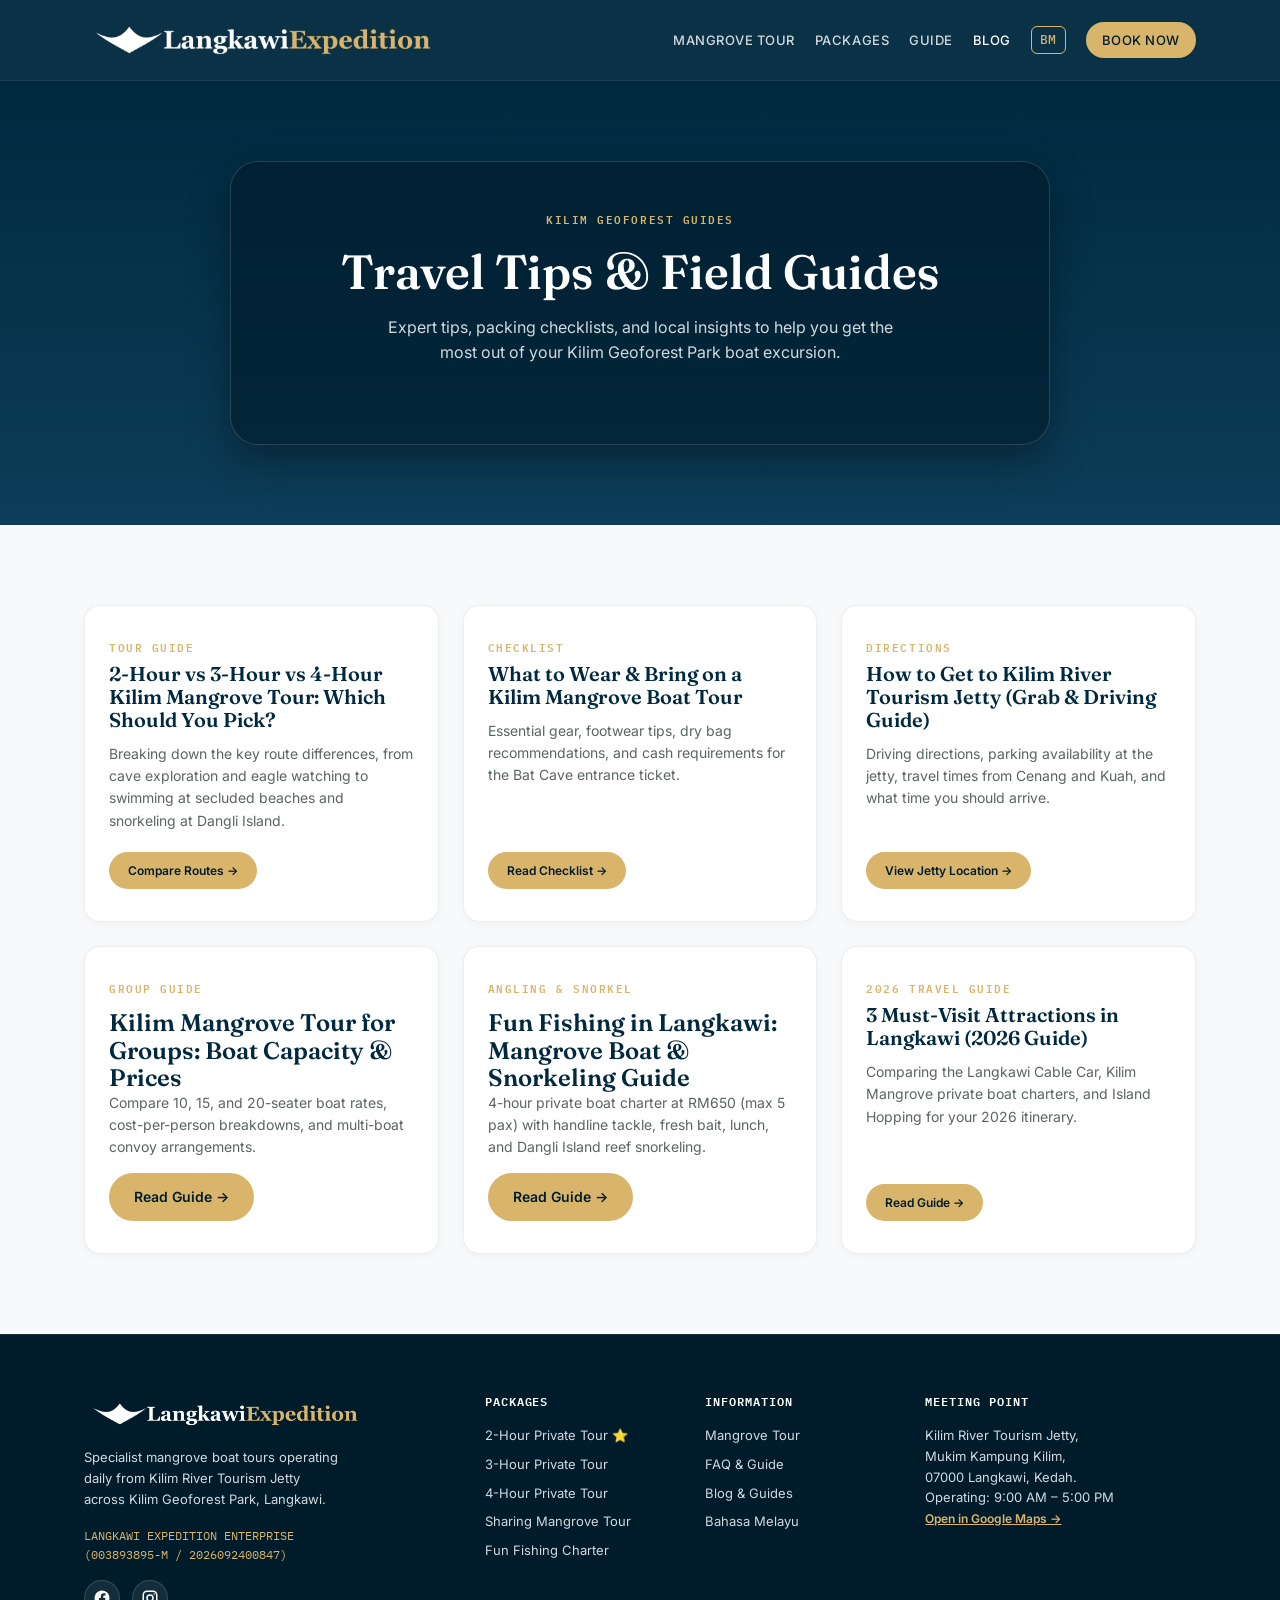
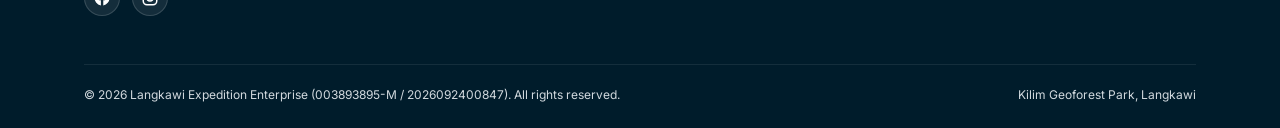
==== commit 085649ca: "Add 2026 attractions guide card to blog page" ====
--- a/blog.html
+++ b/blog.html
@@ -119,6 +119,17 @@
   <a href="/blog/fun-fishing-langkawi-mangrove-guide" class="btn btn-primary" style="margin-top: 14px;">Read Guide →</a>
 </article>
 
+<article class="why-card" style="display: flex; flex-direction: column; justify-content: space-between;">
+  <div>
+    <span class="eyebrow" style="margin-bottom: 6px;">2026 Travel Guide</span>
+    <h2 style="font-size: 20px; margin-bottom: 12px; font-family: var(--font-display);">3 Must-Visit Attractions in Langkawi (2026 Guide)</h2>
+    <p style="font-size: 14px; color: var(--text-muted); line-height: 1.6; margin-bottom: 20px;">
+      Comparing the Langkawi Cable Car, Kilim Mangrove private boat charters, and Island Hopping for your 2026 itinerary.
+    </p>
+  </div>
+  <a href="/blog/3-must-visit-attractions-in-langkawi-2026" class="btn btn-primary" style="align-self: flex-start; font-size: 12px; padding: 8px 18px;">Read Guide →</a>
+</article>
+
         </div>
       </div>
     </section>
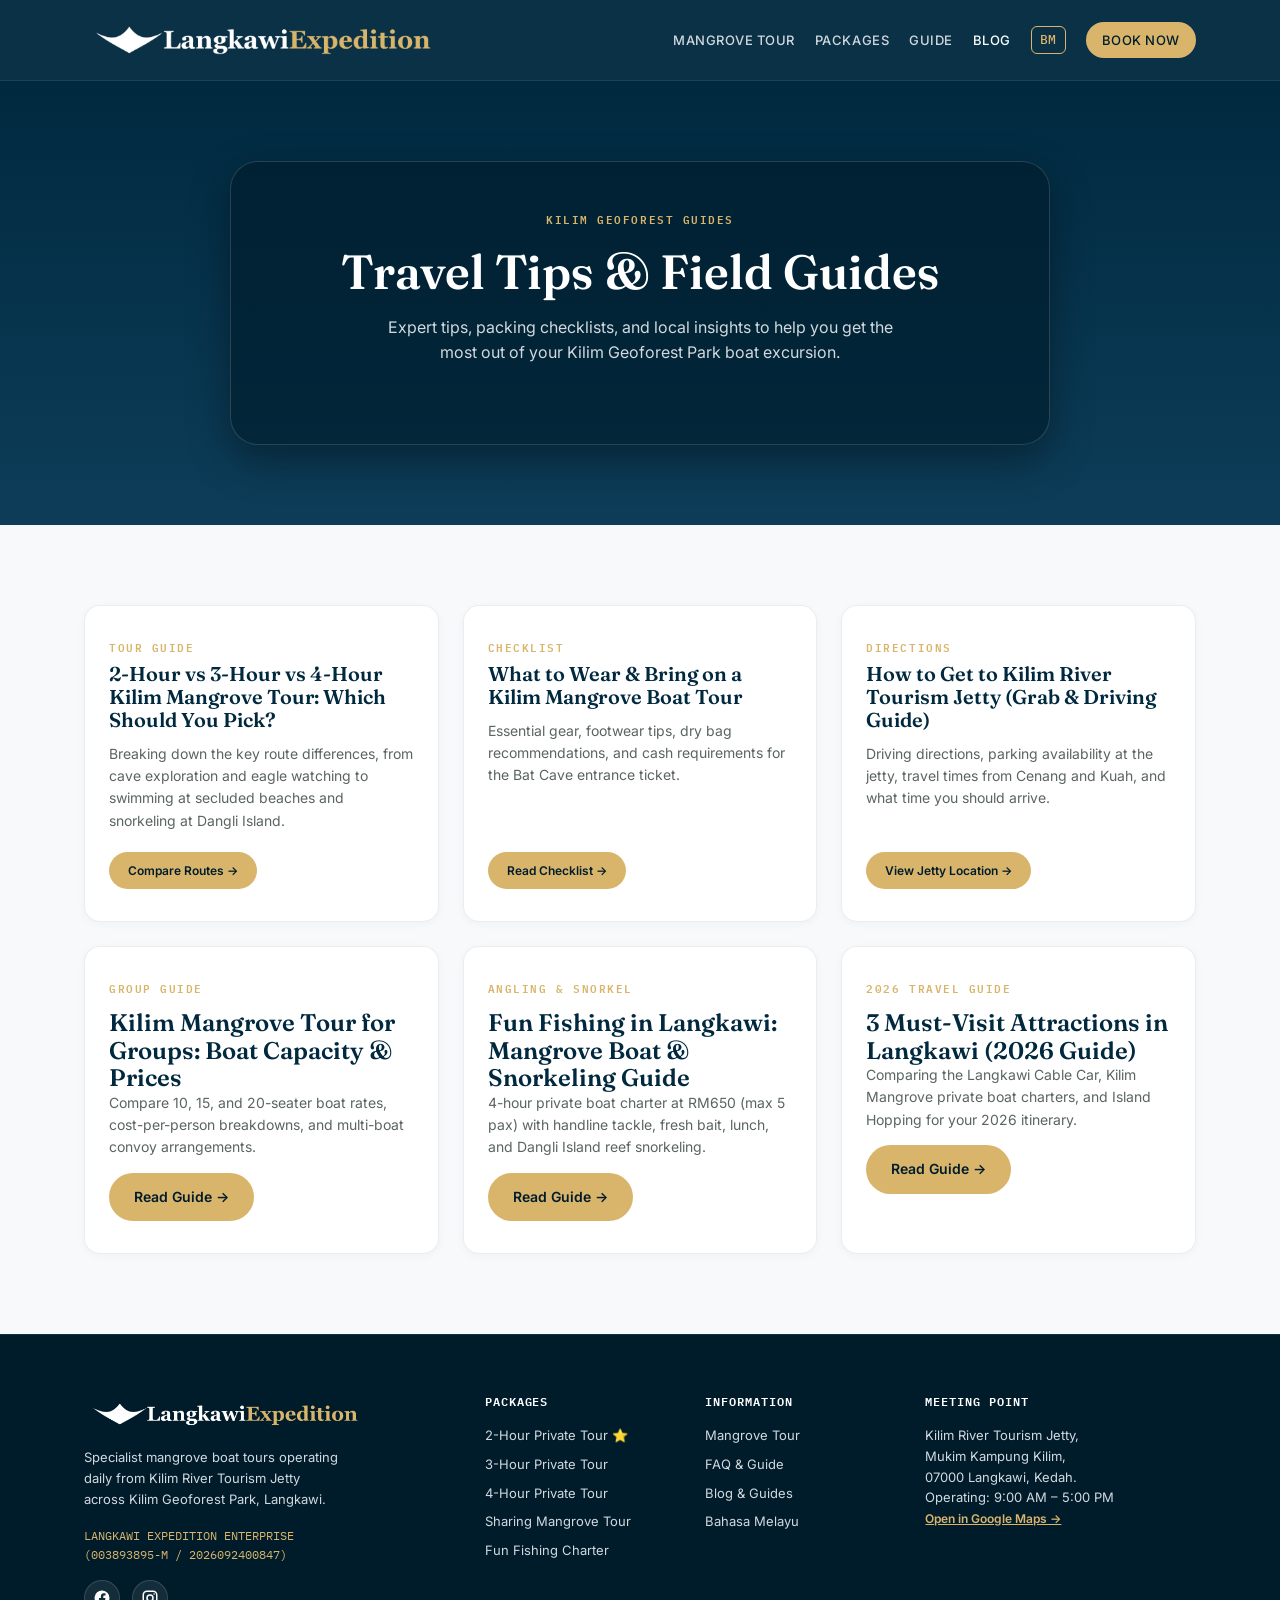
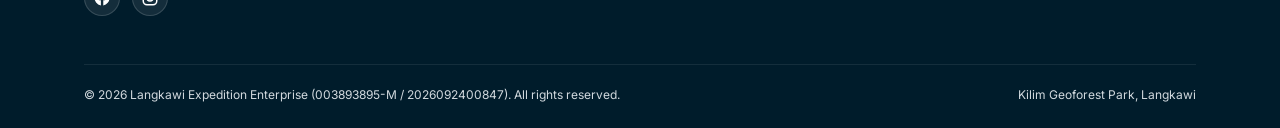
==== commit 5e7bf57a: "Fix blog card typography consistency" ====
--- a/blog.html
+++ b/blog.html
@@ -119,15 +119,13 @@
   <a href="/blog/fun-fishing-langkawi-mangrove-guide" class="btn btn-primary" style="margin-top: 14px;">Read Guide →</a>
 </article>
 
-<article class="why-card" style="display: flex; flex-direction: column; justify-content: space-between;">
+<article class="why-card">
   <div>
-    <span class="eyebrow" style="margin-bottom: 6px;">2026 Travel Guide</span>
-    <h2 style="font-size: 20px; margin-bottom: 12px; font-family: var(--font-display);">3 Must-Visit Attractions in Langkawi (2026 Guide)</h2>
-    <p style="font-size: 14px; color: var(--text-muted); line-height: 1.6; margin-bottom: 20px;">
-      Comparing the Langkawi Cable Car, Kilim Mangrove private boat charters, and Island Hopping for your 2026 itinerary.
-    </p>
-  </div>
-  <a href="/blog/3-must-visit-attractions-in-langkawi-2026" class="btn btn-primary" style="align-self: flex-start; font-size: 12px; padding: 8px 18px;">Read Guide →</a>
+    <span class="eyebrow">2026 Travel Guide</span>
+    <h2>3 Must-Visit Attractions in Langkawi (2026 Guide)</h2>
+    <p>Comparing the Langkawi Cable Car, Kilim Mangrove private boat charters, and Island Hopping for your 2026 itinerary.</p>
+  </div>
+  <a href="/blog/3-must-visit-attractions-in-langkawi-2026" class="btn btn-primary" style="margin-top: 14px;">Read Guide →</a>
 </article>
 
         </div>
